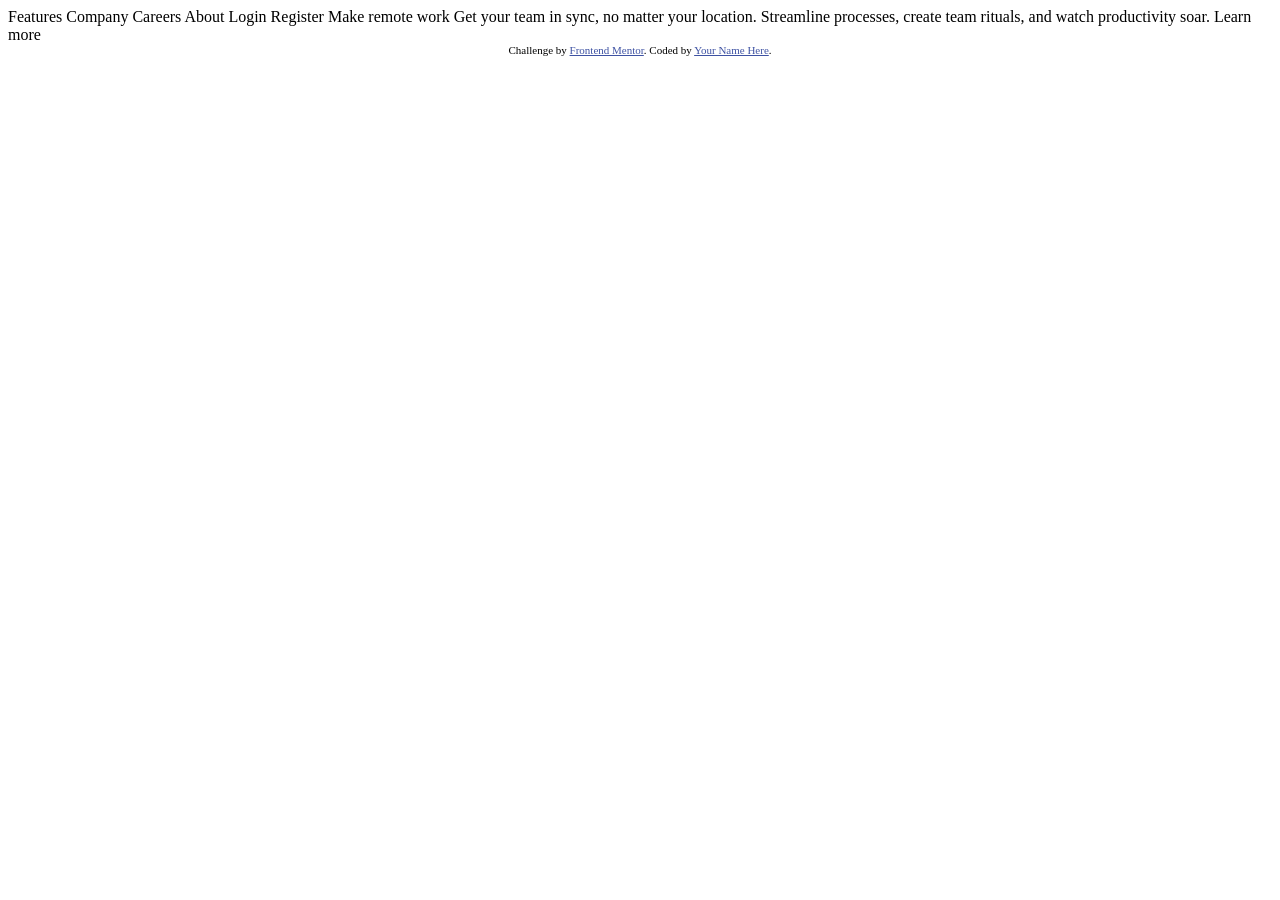
==== retos-js-ts/retos/reto-16/index.html @ 4dc34bbc "archivos JS y TS" ====
<!DOCTYPE html>
<html lang="en">
<head>
  <meta charset="UTF-8">
  <meta name="viewport" content="width=device-width, initial-scale=1.0"> <!-- displays site properly based on user's device -->

  <link rel="icon" type="image/png" sizes="32x32" href="./images/favicon-32x32.png">
  
  <title>Frontend Mentor | Intro section with dropdown navigation</title>

  <!-- Feel free to remove these styles or customise in your own stylesheet 👍 -->
  <style>
    .attribution { font-size: 11px; text-align: center; }
    .attribution a { color: hsl(228, 45%, 44%); }
  </style>
</head>
<body>

  Features
  Company
  Careers
  About

  Login
  Register

  Make remote work

  Get your team in sync, no matter your location. Streamline processes, 
  create team rituals, and watch productivity soar.

  Learn more
  
  <div class="attribution">
    Challenge by <a href="https://www.frontendmentor.io?ref=challenge" target="_blank">Frontend Mentor</a>. 
    Coded by <a href="#">Your Name Here</a>.
  </div>
</body>
</html>
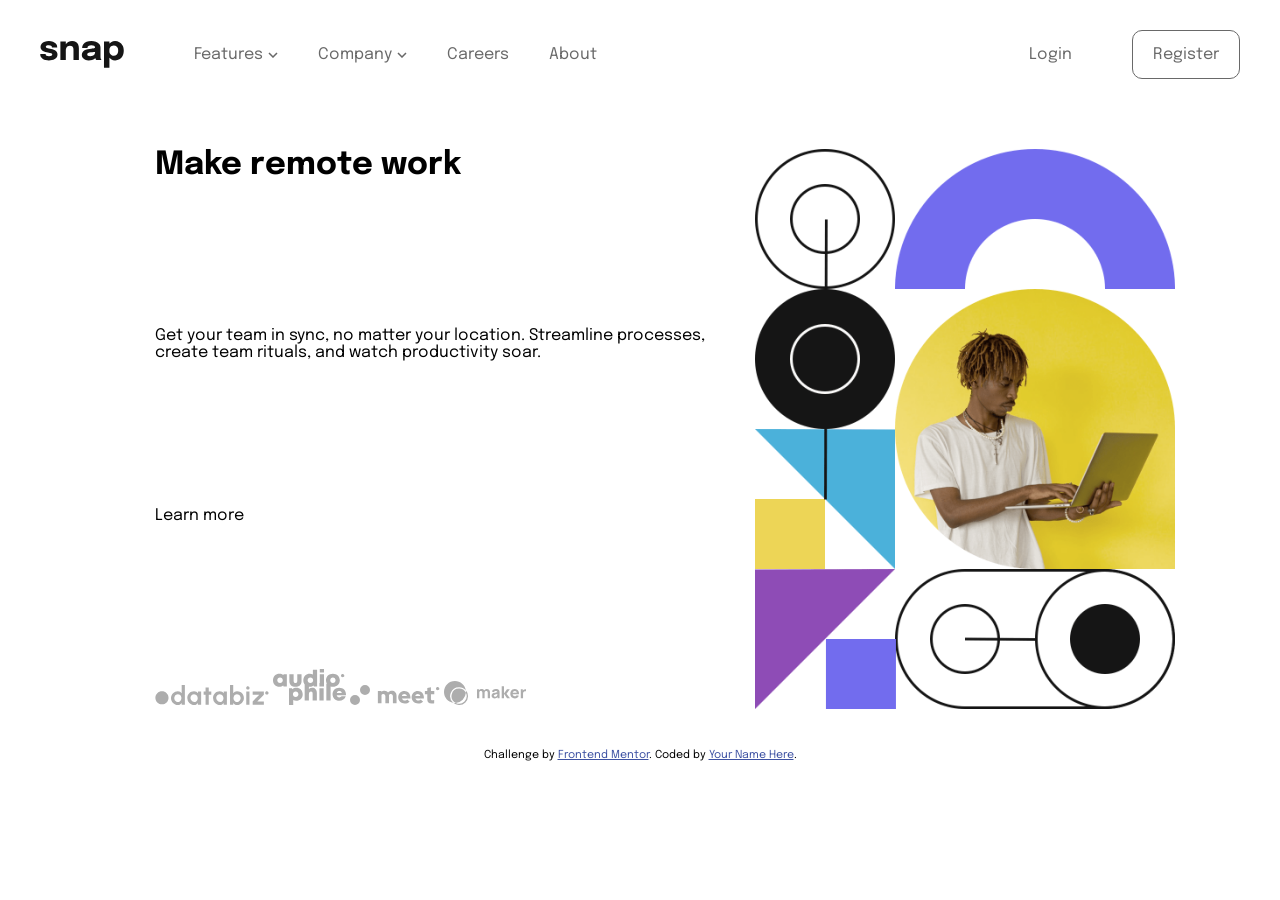
==== commit a358297e: "challenge 16 start" ====
--- a/retos-js-ts/retos/reto-16/index.html
+++ b/retos-js-ts/retos/reto-16/index.html
@@ -5,35 +5,48 @@
   <meta name="viewport" content="width=device-width, initial-scale=1.0"> <!-- displays site properly based on user's device -->
 
   <link rel="icon" type="image/png" sizes="32x32" href="./images/favicon-32x32.png">
-  
+  <link rel="stylesheet" href="style.css">
   <title>Frontend Mentor | Intro section with dropdown navigation</title>
 
-  <!-- Feel free to remove these styles or customise in your own stylesheet 👍 -->
-  <style>
-    .attribution { font-size: 11px; text-align: center; }
-    .attribution a { color: hsl(228, 45%, 44%); }
-  </style>
+  
 </head>
 <body>
 
-  Features
-  Company
-  Careers
-  About
+  <header>
+    <nav class="nav-menu-container">
+      <img src="intro-section-with-dropdown-navigation-main/images/logo.svg" alt="logo" class="logo">
+      <li class="features">Features <img src="intro-section-with-dropdown-navigation-main/images/icon-arrow-down.svg" alt=""></li>
+      <li class="company">Company <img src="intro-section-with-dropdown-navigation-main/images/icon-arrow-down.svg" alt=""></li>
+      <li class="careers">Careers</li>
+      <li class="about">About</li>
+    </nav>
+    <nav class="nav-login-container">
+      <li class="login">Login</li>
+      <li class="register">Register</li>
+    </nav>
+  </header>
 
-  Login
-  Register
+  <main>
+    <div class="container-info">
+      <h1 class="title">Make remote work</h1>
+      <p class="text">Get your team in sync, no matter your location. Streamline processes, create team rituals, and watch productivity soar.</p>
+      <p class="learn">Learn more</p>
+      <div class="container-client">
+        <img src="intro-section-with-dropdown-navigation-main/images/client-databiz.svg" alt="" class="client">
+        <img src="intro-section-with-dropdown-navigation-main/images/client-audiophile.svg" alt="" class="client">
+        <img src="intro-section-with-dropdown-navigation-main/images/client-meet.svg" alt="" class="client">
+        <img src="intro-section-with-dropdown-navigation-main/images/client-maker.svg" alt="" class="client">
+      </div>
+    </div>
+    <img src="intro-section-with-dropdown-navigation-main/images/image-hero-desktop.png" alt="art-desktop" class="art-desktop">
+  </main>
 
-  Make remote work
-
-  Get your team in sync, no matter your location. Streamline processes, 
-  create team rituals, and watch productivity soar.
-
-  Learn more
+  
   
   <div class="attribution">
     Challenge by <a href="https://www.frontendmentor.io?ref=challenge" target="_blank">Frontend Mentor</a>. 
     Coded by <a href="#">Your Name Here</a>.
   </div>
 </body>
-</html>+</html>
+
--- a/retos-js-ts/retos/reto-16/style.css
+++ b/retos-js-ts/retos/reto-16/style.css
@@ -0,0 +1,82 @@
+@import url('https://fonts.googleapis.com/css2?family=Epilogue:ital,wght@0,100..900;1,100..900&display=swap');
+
+*{
+    padding: 0;
+    margin: 0;
+    box-sizing: border-box;
+}
+
+:root{
+    --Almost-White: hsl(0, 0%, 98%);
+    --Medium-Gray: hsl(0, 0%, 41%);
+    --Almost-Black: hsl(0, 0%, 8%);
+
+    --fonty: "Epilogue", sans-serif;
+}
+
+body{
+    font-family: var(--fonty);
+    width: 100%;
+    display: grid;
+    place-items: center;
+}
+
+header{
+    width: 100%;
+    padding: 30px 40px;
+    display: flex;
+    justify-content: space-between;
+}
+.logo{
+    margin-right: 30px;
+}
+
+.nav-menu-container, .nav-login-container{
+    display: flex;
+    justify-content: center;
+    align-items: center;
+    list-style: none;
+    gap: 40px;
+}
+
+li{
+    cursor: pointer;
+    color: var(--Medium-Gray);
+    display: flex;
+    align-items: center;
+    gap: 5px;
+}
+
+.login, .register{
+    padding: 15px 20px;
+}
+
+.register{
+    border: 1px solid var(--Medium-Gray);
+    border-radius: 10px;
+}
+
+/* main */
+
+main{
+    display: flex;
+    justify-content: center;
+    align-items: center;
+    padding: 40px;
+    max-width: 1150px;
+}
+
+.container-info{
+    padding: 0 50px;
+    display: flex;
+    flex-direction: column;
+    justify-content: space-between;
+    height: 560px;
+}
+
+.art-desktop{
+    max-width: 420px;
+}
+
+.attribution { font-size: 11px; text-align: center; }
+.attribution a { color: hsl(228, 45%, 44%); }
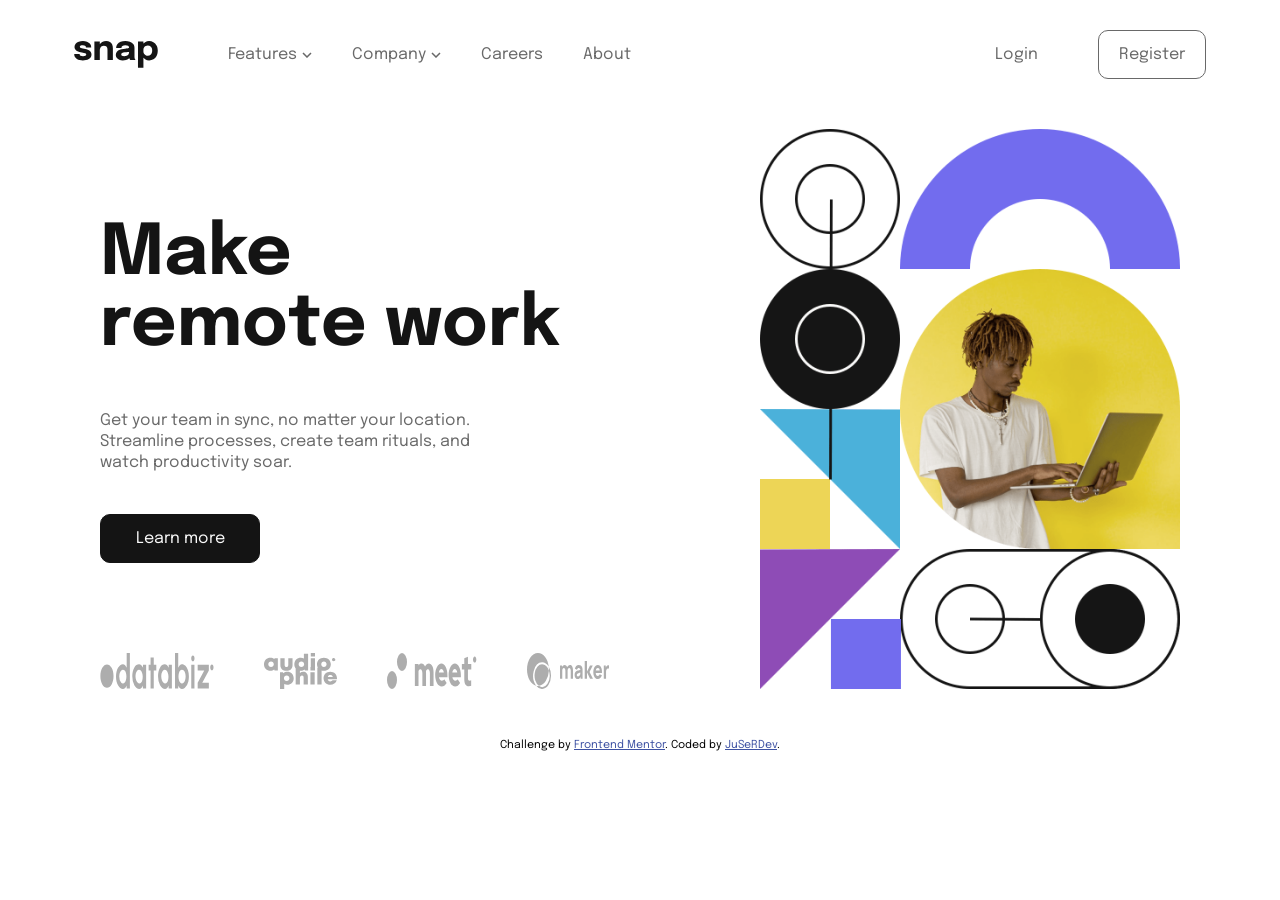
==== commit 0daa1478: "actualizacion de html y css, faltan las menus desplegables, estan todos los hovers actualizados" ====
--- a/retos-js-ts/retos/reto-16/index.html
+++ b/retos-js-ts/retos/reto-16/index.html
@@ -28,9 +28,11 @@
 
   <main>
     <div class="container-info">
-      <h1 class="title">Make remote work</h1>
-      <p class="text">Get your team in sync, no matter your location. Streamline processes, create team rituals, and watch productivity soar.</p>
-      <p class="learn">Learn more</p>
+      <div class="container-text">
+        <h1 class="title">Make remote work</h1>
+        <p class="text">Get your team in sync, no matter your location. Streamline processes, create team rituals, and watch productivity soar.</p>
+        <p class="learn">Learn more</p>
+      </div>
       <div class="container-client">
         <img src="intro-section-with-dropdown-navigation-main/images/client-databiz.svg" alt="" class="client">
         <img src="intro-section-with-dropdown-navigation-main/images/client-audiophile.svg" alt="" class="client">
@@ -45,7 +47,7 @@
   
   <div class="attribution">
     Challenge by <a href="https://www.frontendmentor.io?ref=challenge" target="_blank">Frontend Mentor</a>. 
-    Coded by <a href="#">Your Name Here</a>.
+    Coded by <a href="#">JuSeRDev</a>.
   </div>
 </body>
 </html>
--- a/retos-js-ts/retos/reto-16/style.css
+++ b/retos-js-ts/retos/reto-16/style.css
@@ -22,8 +22,8 @@
 }
 
 header{
-    width: 100%;
-    padding: 30px 40px;
+    width: 90%;
+    padding: 30px 10px;
     display: flex;
     justify-content: space-between;
 }
@@ -47,8 +47,16 @@
     gap: 5px;
 }
 
+li:hover{
+    color: var(--Almost-Black);
+}
+
 .login, .register{
     padding: 15px 20px;
+}
+
+.register:hover{
+    border: 1px solid var(--Almost-Black);
 }
 
 .register{
@@ -60,23 +68,67 @@
 
 main{
     display: flex;
-    justify-content: center;
+    justify-content: space-between;
     align-items: center;
-    padding: 40px;
-    max-width: 1150px;
+    padding: 20px;
+    gap: 150px;
 }
 
 .container-info{
-    padding: 0 50px;
+    
     display: flex;
     flex-direction: column;
     justify-content: space-between;
-    height: 560px;
+    height: 560px;    
 }
 
 .art-desktop{
     max-width: 420px;
 }
 
-.attribution { font-size: 11px; text-align: center; }
+.container-text{
+    display: flex;
+    flex-direction: column;
+    justify-content: center;
+    height: 100%;
+}
+
+.title{
+    font-size: 70px;
+    max-width: 460px;
+    color: var(--Almost-Black);
+}
+
+.text{
+    max-width: 420px;
+    color: var(--Medium-Gray);
+    margin-top: 50px;
+    margin-bottom: 40px;
+    line-height: 1.3;
+}
+
+.learn{
+    padding: 15px 30px;
+    background: var(--Almost-Black);
+    border-radius: 10px;
+    color: var(--Almost-White);
+    max-width: 160px;
+    text-align: center;
+    border: 1px solid var(--Almost-Black);
+    cursor: pointer;
+}
+
+.learn:hover{
+    background: transparent;
+    color: var(--Almost-Black);
+    border: 1px solid var(--Almost-Black);
+}
+
+.container-client{
+    width: 100%;
+    display: flex;
+    gap: 50px;
+}
+
+.attribution { font-size: 11px; text-align: center; margin-top: 30px; }
 .attribution a { color: hsl(228, 45%, 44%); }
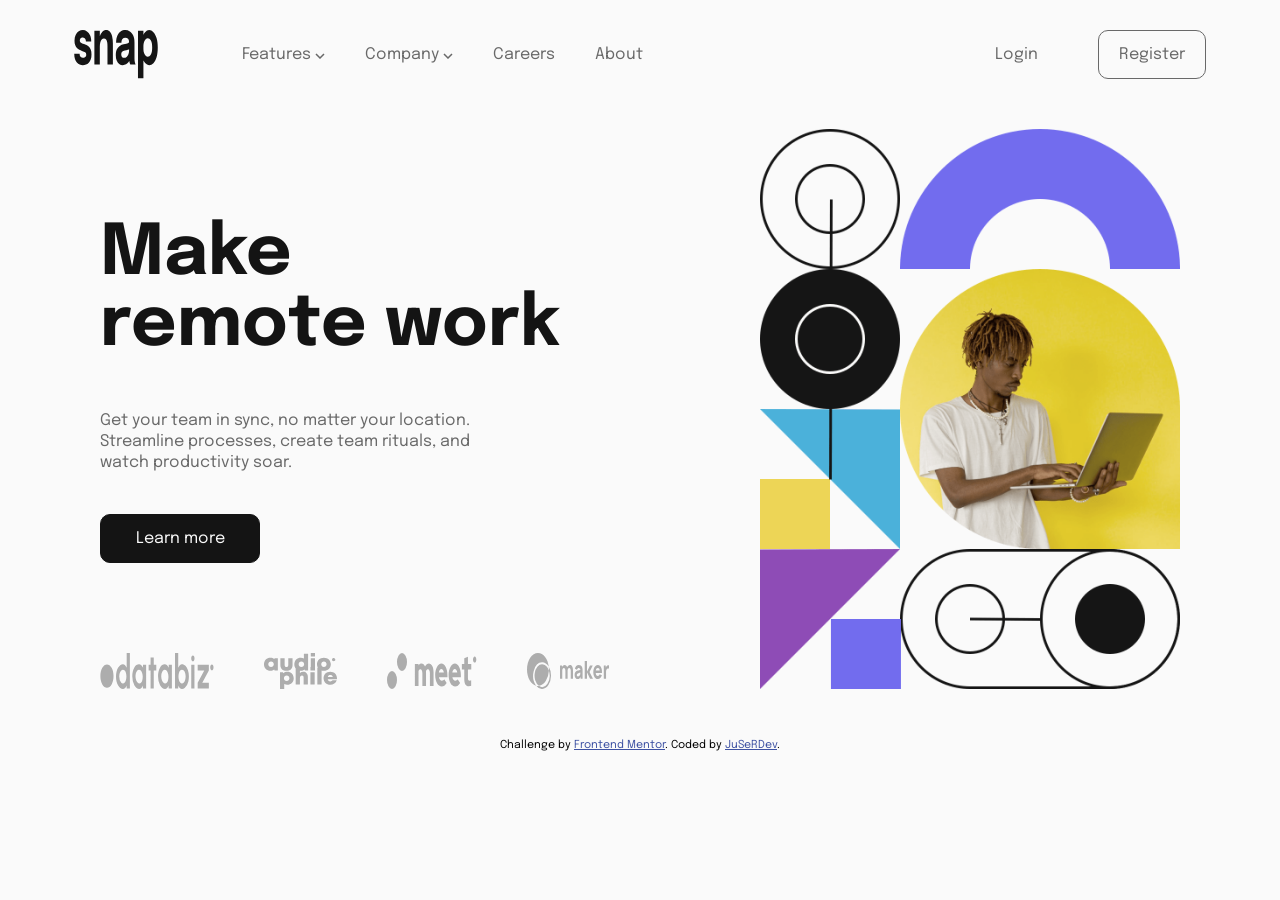
==== commit 38751754: "Finalizacion de reto" ====
--- a/retos-js-ts/retos/reto-16/index.html
+++ b/retos-js-ts/retos/reto-16/index.html
@@ -13,20 +13,59 @@
 <body>
 
   <header>
-    <nav class="nav-menu-container">
-      <img src="intro-section-with-dropdown-navigation-main/images/logo.svg" alt="logo" class="logo">
-      <li class="features">Features <img src="intro-section-with-dropdown-navigation-main/images/icon-arrow-down.svg" alt=""></li>
-      <li class="company">Company <img src="intro-section-with-dropdown-navigation-main/images/icon-arrow-down.svg" alt=""></li>
-      <li class="careers">Careers</li>
-      <li class="about">About</li>
-    </nav>
-    <nav class="nav-login-container">
-      <li class="login">Login</li>
-      <li class="register">Register</li>
-    </nav>
+    <img src="intro-section-with-dropdown-navigation-main/images/logo.svg" alt="logo" class="logo">
+    <img src="intro-section-with-dropdown-navigation-main/images/icon-menu.svg" alt="icon.menu" class="icon-menu">
+    <div class="navi-menu">
+    <img src="intro-section-with-dropdown-navigation-main/images/icon-close-menu.svg" alt="icon-close-menu" class="icon-close-menu">
+      <nav class="nav-menu-container">
+        <li class="features">
+          <div class="freatures-div">
+            Features
+            <img class="arrow-features" src="intro-section-with-dropdown-navigation-main/images/icon-arrow-down.svg" alt="arrow">
+          </div>
+          <ul class="dropdown-features">
+            <li>
+              <img src="intro-section-with-dropdown-navigation-main/images/icon-todo.svg" alt="">
+              Todo List
+            </li>
+            <li>
+              <img src="intro-section-with-dropdown-navigation-main/images/icon-calendar.svg" alt="">
+              Calendar
+            </li>
+            <li>
+              <img src="intro-section-with-dropdown-navigation-main/images/icon-reminders.svg" alt="">
+              Reminders
+            </li>
+            <li>
+              <img src="intro-section-with-dropdown-navigation-main/images/icon-planning.svg" alt="">
+              Planning
+            </li>
+          </ul>
+        </li>
+        <li class="company">
+          <div class="company-div">
+            Company
+            <img class="arrow-company" src="intro-section-with-dropdown-navigation-main/images/icon-arrow-down.svg" alt="">
+          </div>
+          <ul class="dropdown-company">
+            <li>Histoy</li>
+            <li>Our Team</li>
+            <li>Blog</li>
+          </ul>
+        </li>
+        <li class="careers">Careers</li>
+        <li class="about">About</li>
+      </nav>
+      <nav class="nav-login-container">
+        <li class="login">Login</li>
+        <li class="register">Register</li>
+      </nav>
+    </div>
+   
   </header>
 
   <main>
+    <img src="intro-section-with-dropdown-navigation-main/images/image-hero-mobile.png" alt="art-mobile" class="art-mobile">
     <div class="container-info">
       <div class="container-text">
         <h1 class="title">Make remote work</h1>
@@ -47,8 +86,9 @@
   
   <div class="attribution">
     Challenge by <a href="https://www.frontendmentor.io?ref=challenge" target="_blank">Frontend Mentor</a>. 
-    Coded by <a href="#">JuSeRDev</a>.
+    Coded by <a href="https://github.com/JuSeRDev/Landing-challenge-FM/tree/main/retos-js-ts/retos/reto-16">JuSeRDev</a>.
   </div>
+  <script src="app.js"></script>
 </body>
 </html>
 
--- a/retos-js-ts/retos/reto-16/style.css
+++ b/retos-js-ts/retos/reto-16/style.css
@@ -10,6 +10,7 @@
     --Almost-White: hsl(0, 0%, 98%);
     --Medium-Gray: hsl(0, 0%, 41%);
     --Almost-Black: hsl(0, 0%, 8%);
+    --shadow: rgba(128, 128, 128, 0.161);
 
     --fonty: "Epilogue", sans-serif;
 }
@@ -19,6 +20,7 @@
     width: 100%;
     display: grid;
     place-items: center;
+    background: var(--Almost-White);
 }
 
 header{
@@ -27,11 +29,22 @@
     display: flex;
     justify-content: space-between;
 }
+
+.icon-close-menu{
+    display: none;
+}
+
 .logo{
     margin-right: 30px;
 }
 
+.navi-menu{
+    display: flex;
+    width: 100%;
+}
+
 .nav-menu-container, .nav-login-container{
+    width: 100%;
     display: flex;
     justify-content: center;
     align-items: center;
@@ -39,6 +52,10 @@
     gap: 40px;
 }
 
+.nav-login-container{
+    justify-content: flex-end;
+}
+
 li{
     cursor: pointer;
     color: var(--Medium-Gray);
@@ -51,6 +68,65 @@
     color: var(--Almost-Black);
 }
 
+.arrow-features, .arrow-company{
+    transition: transform 0.3s ease-in-out ;
+}
+
+.arrow-rotate{
+    transform: rotate(180deg);
+}
+
+.features{
+    position: relative;
+}
+
+.dropdown-features{
+    position: absolute;
+    display: flex;
+    flex-direction: column;
+    gap: 12px;
+    top: 30px;
+    padding: 0px 30px;
+    border-radius: 10px;
+    right: -10px;
+    background: white;
+    box-shadow: 5px 5px 10px var(--shadow);
+    height: 0;
+    overflow: hidden;
+    transition: height 1s ease, padding 0.3s ease;
+}
+.dropdown-features li, .dropdown-company li{
+    display: flex;
+    gap: 15px;
+}
+
+.company{
+    position: relative;
+}
+
+.dropdown-company{
+    position: absolute;
+    width: 150px;
+    display: flex;
+    flex-direction: column;
+    gap: 12px;
+    top: 30px;
+    left: -15px;
+    padding: 0px 20px;
+    border-radius: 10px;
+    background: white;
+    box-shadow: 5px 5px 10px var(--shadow);
+    height: 0;
+    overflow: hidden;
+    transition: height 0.3s ease, padding 0.3s ease;
+} 
+
+.menu-item-active{
+    height: auto;
+    padding: 20px 30px;
+}
+
+
 .login, .register{
     padding: 15px 20px;
 }
@@ -64,7 +140,15 @@
     border-radius: 10px;
 }
 
+.icon-menu{
+    display: none;
+}
+
 /* main */
+
+.art-mobile{
+    display: none;
+}
 
 main{
     display: flex;
@@ -131,4 +215,127 @@
 }
 
 .attribution { font-size: 11px; text-align: center; margin-top: 30px; }
-.attribution a { color: hsl(228, 45%, 44%); }+.attribution a { color: hsl(228, 45%, 44%); }
+
+@media (width <= 600px){
+    
+
+    main{
+        flex-direction: column;
+        padding: 0;
+        gap: 0;
+    }
+
+    header{
+        position: relative;
+        width: 100%;
+
+    }
+
+    .navi-menu{
+        flex-direction: column;
+        align-items: flex-start;
+        background-color: var(--Almost-White);
+        position: absolute;
+        padding-right: 0px;
+        height: 100vh;
+        width: 0;
+        overflow: hidden;
+        right: 0;align-items: flex-end;
+        transition: width 0.3s ease, padding-right 0.3s ease;
+    }
+
+    .icon-menu, .icon-close-menu{
+        display: flex;
+        cursor: pointer;
+    }
+
+    .icon-close-menu{
+        align-content: flex-end;
+    }
+
+    .nave-menu-active{
+        width: 60%;
+        padding-right: 20px;
+    }
+
+    
+    .art-desktop{
+        display: none;
+    }
+    
+    .nav-menu-container, .nav-login-container{
+        flex-direction: column;
+        align-items: flex-start;
+        padding: 20px;
+        margin-top: 20px;
+    }
+
+    .nav-login-container{
+        align-items: center;
+        gap: 0;
+    }
+
+    .register{
+        width: 100%;
+        justify-content: center;
+    }
+
+    .container-info{
+        flex-direction: column;
+        width: 100%;
+        height: auto;
+        padding: 50px 0;
+    }
+
+    .container-text{
+        padding: 20px;
+        align-items: center;
+    }
+
+    .title, .text{
+        width: 100%;
+        text-align: center;
+    }
+
+    .title{
+        font-size: 35px;
+        font-weight: 700;
+    }
+
+    .text{
+        margin-top: 35px;
+        margin-bottom: 25px;
+    }
+
+    .art-mobile{
+        display: block;
+        width: 100vw;
+    }
+
+    .container-client{
+        margin-top: 30px;
+        width: 100%;
+        justify-content: space-around;
+        gap: 5px;
+    }
+
+    .client{
+        width: 70px;
+    }
+
+    .features, .company{
+        align-items: flex-start;
+        flex-direction: column;
+    }
+
+    .dropdown-features, .dropdown-company{
+        position: relative;
+        box-shadow: none;
+        background: transparent;
+        right: 0;
+        left: 0;
+        top: 10px;
+    }
+
+}
